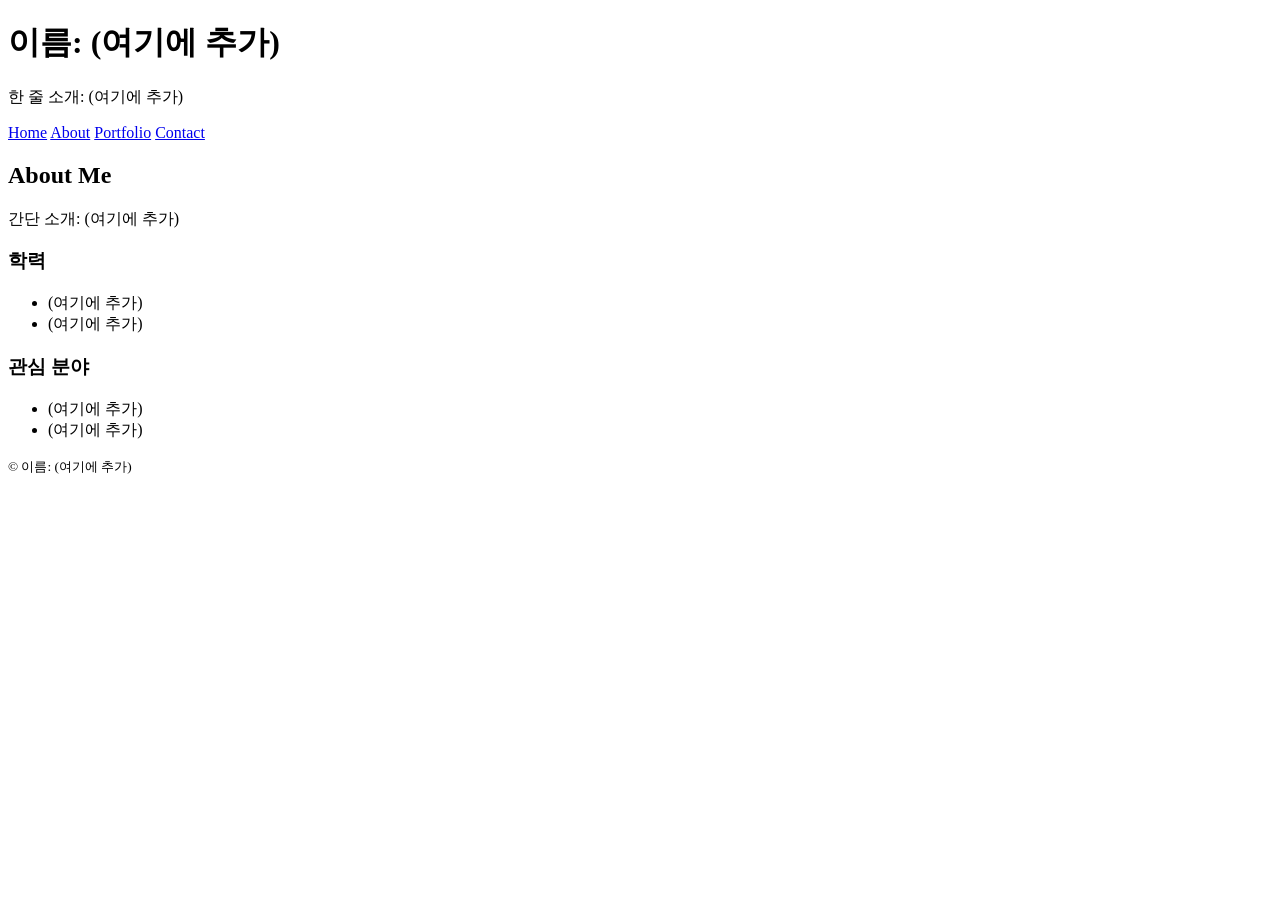
==== about.html @ 8c6f85c1 "Add files via upload" ====
<!DOCTYPE html>
<html lang="ko">
<head>
  <meta charset="UTF-8" />
  <meta name="viewport" content="width=device-width, initial-scale=1.0"/>
  <title>인터넷활용 실습 템플릿</title>
  <link rel="stylesheet" href="style.css">
</head>
<body>
<header>
  <h1>이름: (여기에 추가)</h1>
  <p class="subtitle">한 줄 소개: (여기에 추가)</p>
</header>
<nav>
  <a href="index.html">Home</a>
  <a href="about.html">About</a>
  <a href="portfolio.html">Portfolio</a>
  <a href="contact.html">Contact</a>
</nav>
<main class="container">
<section>
  <h2>About Me</h2>
  <p>간단 소개: (여기에 추가)</p>
  <h3>학력</h3>
  <ul>
    <li>(여기에 추가)</li>
    <li>(여기에 추가)</li>
  </ul>
  <h3>관심 분야</h3>
  <ul>
    <li>(여기에 추가)</li>
    <li>(여기에 추가)</li>
  </ul>
</section>
</main>
<footer>
  <small>&copy; <span id="year"></span> 이름: (여기에 추가)</small>
</footer>
<script src="script.js"></script>
</body>
</html>
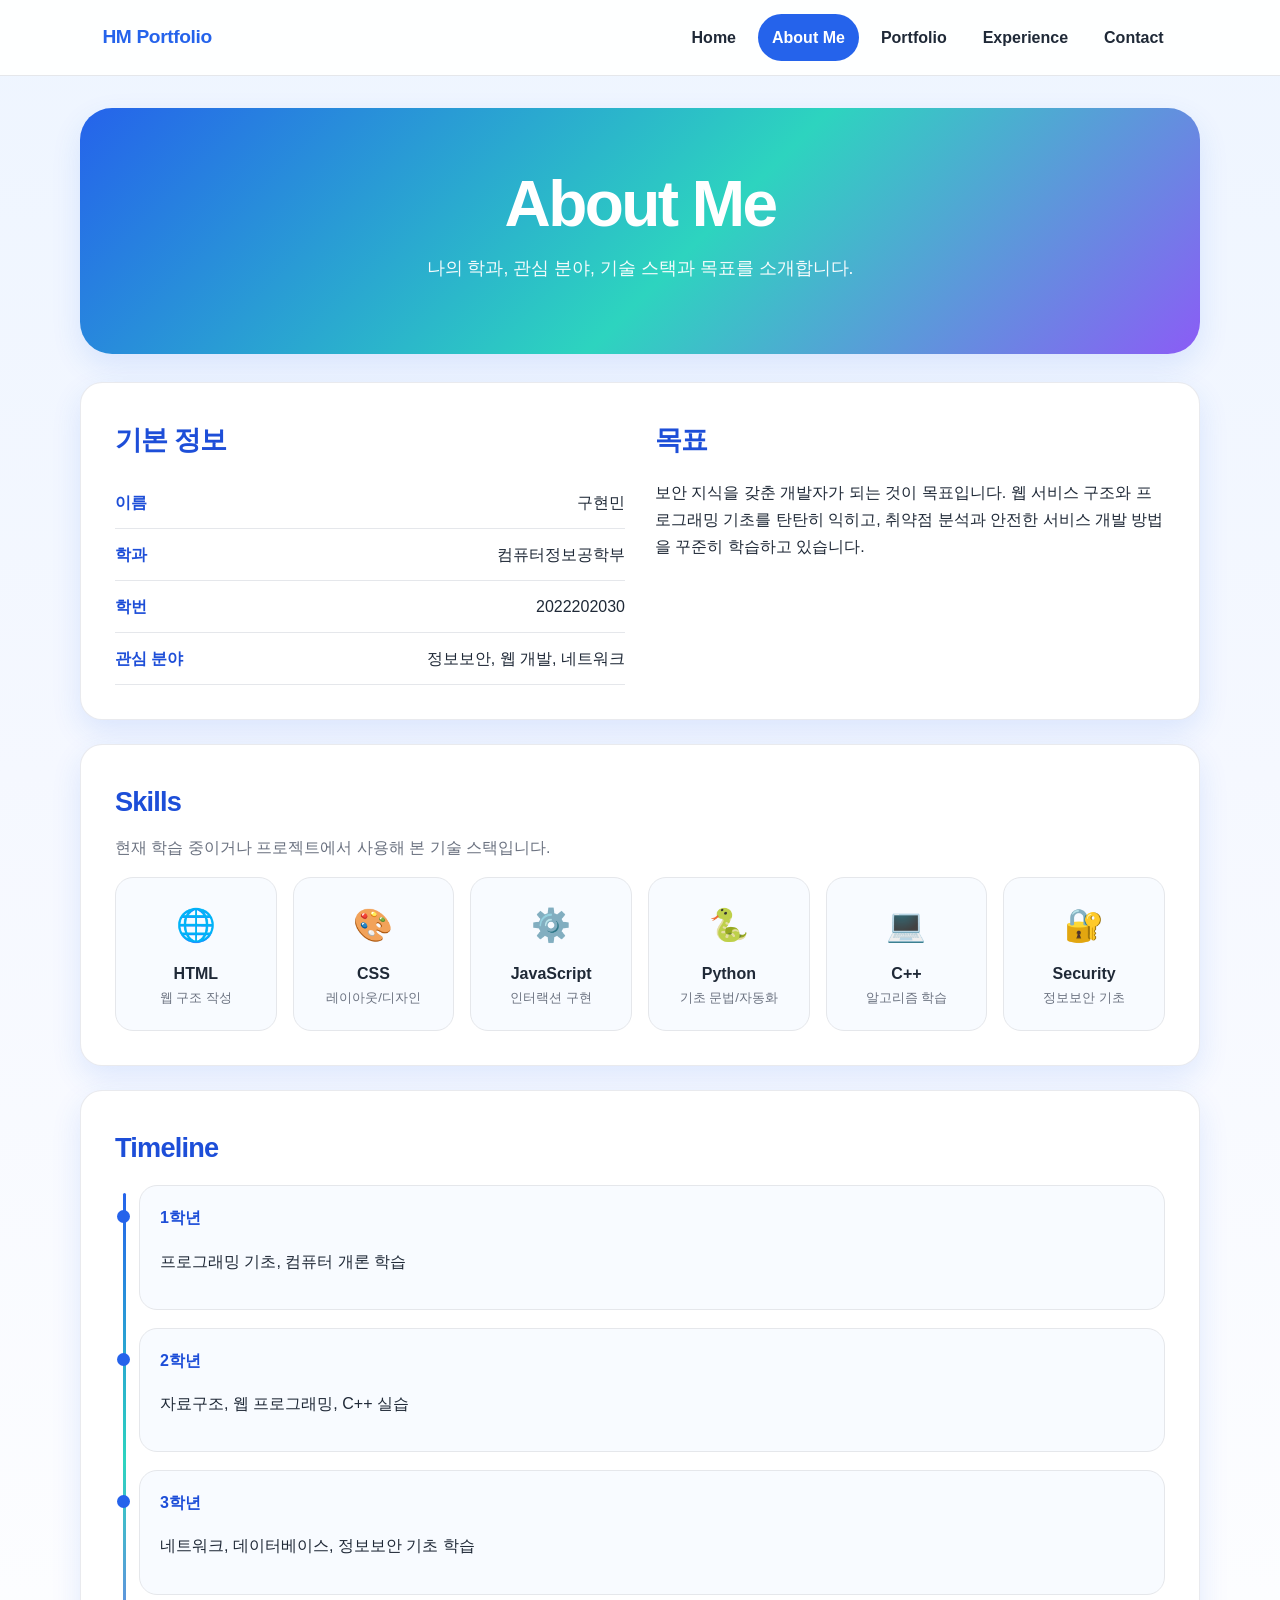
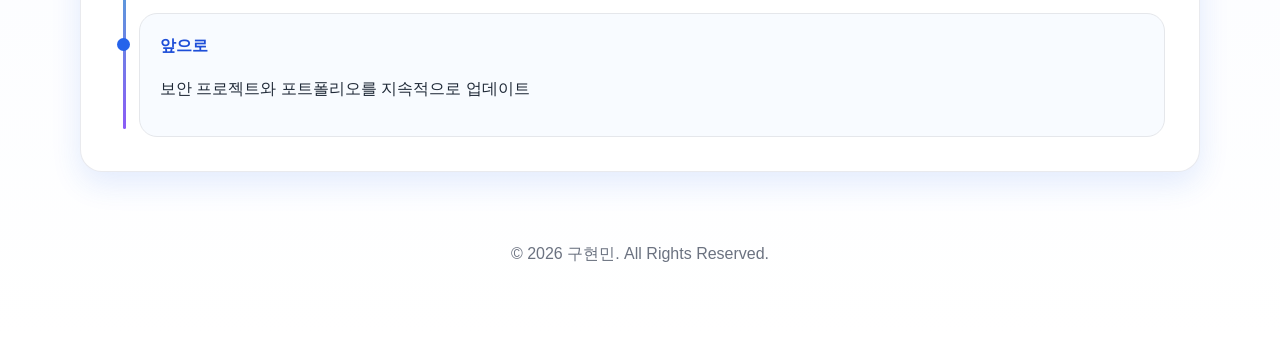
==== commit c5e937b1: "Add files via upload" ====
--- a/about.html
+++ b/about.html
@@ -1,41 +1,99 @@
 <!DOCTYPE html>
 <html lang="ko">
+
 <head>
   <meta charset="UTF-8" />
-  <meta name="viewport" content="width=device-width, initial-scale=1.0"/>
-  <title>인터넷활용 실습 템플릿</title>
-  <link rel="stylesheet" href="style.css">
+  <meta name="viewport" content="width=device-width, initial-scale=1.0" />
+  <title>About Me | 구현민</title>
+  <link rel="stylesheet" href="style.css" />
 </head>
+
 <body>
-<header>
-  <h1>이름: (여기에 추가)</h1>
-  <p class="subtitle">한 줄 소개: (여기에 추가)</p>
-</header>
-<nav>
-  <a href="index.html">Home</a>
-  <a href="about.html">About</a>
-  <a href="portfolio.html">Portfolio</a>
-  <a href="contact.html">Contact</a>
-</nav>
-<main class="container">
-<section>
-  <h2>About Me</h2>
-  <p>간단 소개: (여기에 추가)</p>
-  <h3>학력</h3>
-  <ul>
-    <li>(여기에 추가)</li>
-    <li>(여기에 추가)</li>
-  </ul>
-  <h3>관심 분야</h3>
-  <ul>
-    <li>(여기에 추가)</li>
-    <li>(여기에 추가)</li>
-  </ul>
-</section>
-</main>
-<footer>
-  <small>&copy; <span id="year"></span> 이름: (여기에 추가)</small>
-</footer>
-<script src="script.js"></script>
+  <nav class="navbar">
+    <a class="logo" href="index.html">HM Portfolio</a>
+    <button class="menu-btn" type="button" aria-label="메뉴 열기">☰</button>
+    <ul class="nav-links">
+      <li><a href="index.html">Home</a></li>
+      <li><a href="about.html">About Me</a></li>
+      <li><a href="portfolio.html">Portfolio</a></li>
+      <li><a href="experience.html">Experience</a></li>
+      <li><a href="contact.html">Contact</a></li>
+    </ul>
+  </nav>
+
+  <header class="sub-hero">
+    <h1>About Me</h1>
+    <p>나의 학과, 관심 분야, 기술 스택과 목표를 소개합니다.</p>
+  </header>
+
+  <main class="container">
+    <section class="card two-column">
+      <div>
+        <h2>기본 정보</h2>
+        <ul class="info-list">
+          <li><strong>이름</strong><span>구현민</span></li>
+          <li><strong>학과</strong><span>컴퓨터정보공학부</span></li>
+          <li><strong>학번</strong><span>2022202030</span></li>
+          <li><strong>관심 분야</strong><span>정보보안, 웹 개발, 네트워크</span></li>
+        </ul>
+      </div>
+      <div>
+        <h2>목표</h2>
+        <p>
+          보안 지식을 갖춘 개발자가 되는 것이 목표입니다. 웹 서비스 구조와 프로그래밍 기초를 탄탄히 익히고,
+          취약점 분석과 안전한 서비스 개발 방법을 꾸준히 학습하고 있습니다.
+        </p>
+      </div>
+    </section>
+
+    <section class="card">
+      <h2>Skills</h2>
+      <p class="section-desc">현재 학습 중이거나 프로젝트에서 사용해 본 기술 스택입니다.</p>
+      <div class="skills-grid">
+        <article class="skill-card"><span class="skill-icon">🌐</span><strong>HTML</strong><small>웹 구조 작성</small>
+        </article>
+        <article class="skill-card"><span class="skill-icon">🎨</span><strong>CSS</strong><small>레이아웃/디자인</small>
+        </article>
+        <article class="skill-card"><span class="skill-icon">⚙️</span><strong>JavaScript</strong><small>인터랙션 구현</small>
+        </article>
+        <article class="skill-card"><span class="skill-icon">🐍</span><strong>Python</strong><small>기초 문법/자동화</small>
+        </article>
+        <article class="skill-card"><span class="skill-icon">💻</span><strong>C++</strong><small>알고리즘 학습</small>
+        </article>
+        <article class="skill-card"><span class="skill-icon">🔐</span><strong>Security</strong><small>정보보안 기초</small>
+        </article>
+      </div>
+    </section>
+
+    <section class="card">
+      <h2>Timeline</h2>
+      <div class="timeline">
+        <div class="timeline-item">
+          <span>1학년</span>
+          <p>프로그래밍 기초, 컴퓨터 개론 학습</p>
+        </div>
+        <div class="timeline-item">
+          <span>2학년</span>
+          <p>자료구조, 웹 프로그래밍, C++ 실습</p>
+        </div>
+        <div class="timeline-item">
+          <span>3학년</span>
+          <p>네트워크, 데이터베이스, 정보보안 기초 학습</p>
+        </div>
+        <div class="timeline-item">
+          <span>앞으로</span>
+          <p>보안 프로젝트와 포트폴리오를 지속적으로 업데이트</p>
+        </div>
+      </div>
+    </section>
+  </main>
+
+  <footer>
+    <p>&copy; <span id="year"></span> 구현민. All Rights Reserved.</p>
+  </footer>
+
+  <button id="topBtn" class="top-btn" type="button" aria-label="맨 위로 이동">↑</button>
+  <script src="script.js"></script>
 </body>
-</html>
+
+</html>
--- a/style.css
+++ b/style.css
@@ -0,0 +1,576 @@
+/* =============================================================
+   공통 스타일 파일(style.css)
+   - 밝은 배경 + 파랑/민트/보라 포인트 색상
+   - 상단 고정 nav, 카드형 section, 부드러운 이미지 처리
+   ============================================================= */
+
+:root {
+  --bg: #f5f8ff;
+  --card: #ffffff;
+  --text: #1f2937;
+  --muted: #6b7280;
+  --primary: #2563eb;
+  --primary-dark: #1d4ed8;
+  --mint: #2dd4bf;
+  --purple: #8b5cf6;
+  --line: #e5e7eb;
+  --shadow: 0 12px 30px rgba(37, 99, 235, 0.12);
+  --radius: 22px;
+}
+
+* {
+  box-sizing: border-box;
+}
+
+html {
+  scroll-behavior: smooth;
+}
+
+body {
+  margin: 0;
+  padding-top: 72px;
+  font-family: "Noto Sans KR", "Segoe UI", Arial, sans-serif;
+  background: linear-gradient(180deg, #eef5ff 0%, var(--bg) 40%, #ffffff 100%);
+  color: var(--text);
+  line-height: 1.7;
+}
+
+/* 상단 고정 네비게이션 */
+.navbar {
+  position: fixed;
+  top: 0;
+  left: 0;
+  width: 100%;
+  min-height: 72px;
+  z-index: 1000;
+  display: flex;
+  align-items: center;
+  justify-content: space-between;
+  gap: 20px;
+  padding: 14px 8%;
+  background: rgba(255, 255, 255, 0.92);
+  backdrop-filter: blur(14px);
+  border-bottom: 1px solid var(--line);
+}
+
+.logo {
+  color: var(--primary);
+  font-weight: 800;
+  font-size: 1.2rem;
+  text-decoration: none;
+  letter-spacing: -0.02em;
+}
+
+.nav-links {
+  display: flex;
+  align-items: center;
+  gap: 8px;
+  list-style: none;
+  margin: 0;
+  padding: 0;
+}
+
+.nav-links a {
+  display: inline-block;
+  padding: 10px 14px;
+  border-radius: 999px;
+  color: var(--text);
+  text-decoration: none;
+  font-weight: 700;
+  transition: 0.25s;
+}
+
+/* hover 시 색상 변화 */
+.nav-links a:hover,
+.nav-links a.active {
+  background: var(--primary);
+  color: #ffffff;
+}
+
+.menu-btn {
+  display: none;
+  border: 0;
+  background: var(--primary);
+  color: #ffffff;
+  border-radius: 12px;
+  padding: 8px 12px;
+  font-size: 1.2rem;
+  cursor: pointer;
+}
+
+.hero,
+.sub-hero {
+  width: min(1120px, 92%);
+  margin: 36px auto 0;
+  border-radius: 32px;
+  background: linear-gradient(135deg, #2563eb 0%, #2dd4bf 55%, #8b5cf6 100%);
+  color: #ffffff;
+  box-shadow: var(--shadow);
+}
+
+.hero {
+  display: grid;
+  grid-template-columns: 1.3fr 0.7fr;
+  align-items: center;
+  gap: 30px;
+  padding: 60px;
+}
+
+.sub-hero {
+  padding: 48px 60px;
+  text-align: center;
+}
+
+.badge {
+  display: inline-flex;
+  padding: 8px 14px;
+  border-radius: 999px;
+  background: rgba(255, 255, 255, 0.18);
+  font-weight: 700;
+}
+
+.hero h1,
+.sub-hero h1 {
+  margin: 12px 0;
+  font-size: clamp(2rem, 5vw, 4rem);
+  line-height: 1.15;
+  letter-spacing: -0.04em;
+}
+
+.slogan,
+.sub-hero p {
+  margin: 0 0 22px;
+  font-size: 1.1rem;
+  opacity: 0.95;
+}
+
+.hero-photo-wrap {
+  display: flex;
+  justify-content: center;
+}
+
+.profile-photo {
+  width: min(280px, 100%);
+  aspect-ratio: 1 / 1;
+  object-fit: cover;
+  border-radius: 32px;
+  border: 8px solid rgba(255, 255, 255, 0.45);
+  box-shadow: 0 20px 40px rgba(0, 0, 0, 0.18);
+}
+
+.container {
+  width: min(1120px, 92%);
+  margin: 28px auto;
+}
+
+/* section: 흰색 박스 + box-shadow 효과 */
+.card {
+  background: var(--card);
+  margin-bottom: 24px;
+  padding: 34px;
+  border-radius: var(--radius);
+  border: 1px solid rgba(229, 231, 235, 0.85);
+  box-shadow: var(--shadow);
+}
+
+.card h2 {
+  margin: 0 0 14px;
+  font-size: 1.7rem;
+  color: var(--primary-dark);
+  letter-spacing: -0.03em;
+}
+
+.section-desc {
+  color: var(--muted);
+  margin-top: -6px;
+}
+
+.primary-btn {
+  border: 0;
+  border-radius: 14px;
+  padding: 12px 18px;
+  background: var(--primary);
+  color: #ffffff;
+  font-weight: 800;
+  cursor: pointer;
+  transition: 0.25s;
+}
+
+.primary-btn:hover {
+  background: var(--primary-dark);
+  transform: translateY(-2px);
+}
+
+.quick-info,
+.page-grid,
+.skills-grid,
+.project-grid,
+.gallery-grid,
+.contact-grid,
+.semester-grid {
+  display: grid;
+  gap: 16px;
+}
+
+.quick-info {
+  grid-template-columns: repeat(3, 1fr);
+  margin-top: 22px;
+}
+
+.quick-info div,
+.page-grid a,
+.skill-card,
+.semester-grid div {
+  padding: 20px;
+  border-radius: 18px;
+  background: #f8fbff;
+  border: 1px solid var(--line);
+}
+
+.quick-info span {
+  display: block;
+  color: var(--muted);
+  font-size: 0.9rem;
+}
+
+.page-grid {
+  grid-template-columns: repeat(4, 1fr);
+}
+
+.page-grid a,
+.text-link {
+  color: var(--primary-dark);
+  font-weight: 800;
+  text-decoration: none;
+}
+
+.page-grid a:hover,
+.text-link:hover {
+  color: var(--purple);
+}
+
+.two-column {
+  display: grid;
+  grid-template-columns: 1fr 1fr;
+  gap: 30px;
+}
+
+.info-list {
+  list-style: none;
+  margin: 0;
+  padding: 0;
+}
+
+.info-list li {
+  display: flex;
+  justify-content: space-between;
+  gap: 16px;
+  padding: 12px 0;
+  border-bottom: 1px solid var(--line);
+}
+
+.info-list strong {
+  color: var(--primary-dark);
+}
+
+.skills-grid {
+  grid-template-columns: repeat(6, 1fr);
+}
+
+.skill-card {
+  text-align: center;
+  transition: 0.25s;
+}
+
+.skill-card:hover {
+  transform: translateY(-6px);
+  box-shadow: 0 12px 24px rgba(31, 41, 55, 0.12);
+}
+
+.skill-icon {
+  display: block;
+  font-size: 2rem;
+  margin-bottom: 8px;
+}
+
+.skill-card small {
+  display: block;
+  color: var(--muted);
+}
+
+.timeline {
+  position: relative;
+  display: grid;
+  gap: 18px;
+  padding-left: 24px;
+}
+
+.timeline::before {
+  content: "";
+  position: absolute;
+  left: 8px;
+  top: 8px;
+  bottom: 8px;
+  width: 3px;
+  border-radius: 999px;
+  background: linear-gradient(var(--primary), var(--mint), var(--purple));
+}
+
+.timeline-item {
+  position: relative;
+  padding: 18px 20px;
+  border-radius: 18px;
+  background: #f8fbff;
+  border: 1px solid var(--line);
+}
+
+.timeline-item::before {
+  content: "";
+  position: absolute;
+  left: -23px;
+  top: 24px;
+  width: 13px;
+  height: 13px;
+  border-radius: 50%;
+  background: var(--primary);
+}
+
+.timeline-item span,
+.experience-date {
+  color: var(--primary-dark);
+  font-weight: 900;
+}
+
+.project-grid {
+  grid-template-columns: repeat(3, 1fr);
+}
+
+.project-card {
+  overflow: hidden;
+  border-radius: 20px;
+  border: 1px solid var(--line);
+  background: #ffffff;
+  box-shadow: 0 10px 24px rgba(31, 41, 55, 0.08);
+}
+
+.project-card div {
+  padding: 18px;
+}
+
+.project-card img,
+.gallery-grid img {
+  width: 100%;
+  display: block;
+  border-radius: 18px;
+  object-fit: cover;
+}
+
+.project-card img {
+  border-radius: 20px 20px 0 0;
+}
+
+.gallery-grid {
+  grid-template-columns: repeat(3, 1fr);
+}
+
+.gallery-grid figure {
+  margin: 0;
+  padding: 12px;
+  border-radius: 20px;
+  border: 1px solid var(--line);
+  background: #f8fbff;
+}
+
+.gallery-grid figcaption {
+  margin-top: 10px;
+  color: var(--muted);
+  text-align: center;
+  font-weight: 700;
+}
+
+.experience-list {
+  display: grid;
+  gap: 16px;
+}
+
+.experience-item {
+  display: grid;
+  grid-template-columns: 120px 1fr;
+  gap: 18px;
+  padding: 20px;
+  border-radius: 20px;
+  border: 1px solid var(--line);
+  background: #f8fbff;
+}
+
+.semester-grid {
+  grid-template-columns: repeat(4, 1fr);
+}
+
+.contact-grid {
+  grid-template-columns: repeat(4, 1fr);
+}
+
+.contact-link {
+  display: flex;
+  min-height: 150px;
+  flex-direction: column;
+  align-items: center;
+  justify-content: center;
+  gap: 6px;
+  padding: 20px;
+  border-radius: 20px;
+  background: #f8fbff;
+  border: 1px solid var(--line);
+  color: var(--text);
+  text-align: center;
+  text-decoration: none;
+  transition: 0.25s;
+}
+
+.contact-link:hover {
+  transform: translateY(-6px);
+  border-color: var(--primary);
+  box-shadow: 0 12px 24px rgba(37, 99, 235, 0.14);
+}
+
+.contact-link span {
+  font-size: 2rem;
+}
+
+.contact-link small {
+  color: var(--muted);
+  word-break: break-all;
+}
+
+.contact-form {
+  display: grid;
+  gap: 10px;
+}
+
+.contact-form label {
+  font-weight: 800;
+}
+
+.contact-form input,
+.contact-form textarea {
+  width: 100%;
+  padding: 14px 16px;
+  border: 1px solid var(--line);
+  border-radius: 14px;
+  font: inherit;
+  outline: none;
+}
+
+.contact-form input:focus,
+.contact-form textarea:focus {
+  border-color: var(--primary);
+  box-shadow: 0 0 0 4px rgba(37, 99, 235, 0.12);
+}
+
+.form-result {
+  color: var(--primary-dark);
+  font-weight: 800;
+}
+
+footer {
+  width: min(1120px, 92%);
+  margin: 0 auto 30px;
+  padding: 24px;
+  color: var(--muted);
+  text-align: center;
+}
+
+.top-btn {
+  position: fixed;
+  right: 22px;
+  bottom: 22px;
+  display: none;
+  width: 46px;
+  height: 46px;
+  border: 0;
+  border-radius: 50%;
+  background: var(--primary);
+  color: #ffffff;
+  font-size: 1.3rem;
+  font-weight: 900;
+  cursor: pointer;
+  box-shadow: 0 12px 24px rgba(37, 99, 235, 0.3);
+}
+
+.top-btn.show {
+  display: block;
+}
+
+@media (max-width: 960px) {
+  .hero,
+  .two-column {
+    grid-template-columns: 1fr;
+  }
+
+  .quick-info,
+  .project-grid,
+  .gallery-grid,
+  .contact-grid,
+  .semester-grid {
+    grid-template-columns: repeat(2, 1fr);
+  }
+
+  .skills-grid,
+  .page-grid {
+    grid-template-columns: repeat(3, 1fr);
+  }
+}
+
+@media (max-width: 720px) {
+  body {
+    padding-top: 66px;
+  }
+
+  .navbar {
+    padding: 12px 5%;
+  }
+
+  .menu-btn {
+    display: block;
+  }
+
+  .nav-links {
+    position: absolute;
+    top: 66px;
+    left: 0;
+    right: 0;
+    display: none;
+    flex-direction: column;
+    align-items: stretch;
+    padding: 16px 5%;
+    background: #ffffff;
+    border-bottom: 1px solid var(--line);
+  }
+
+  .nav-links.open {
+    display: flex;
+  }
+
+  .nav-links a {
+    width: 100%;
+  }
+
+  .hero,
+  .sub-hero,
+  .card {
+    padding: 26px;
+    border-radius: 24px;
+  }
+
+  .quick-info,
+  .page-grid,
+  .skills-grid,
+  .project-grid,
+  .gallery-grid,
+  .contact-grid,
+  .semester-grid,
+  .experience-item {
+    grid-template-columns: 1fr;
+  }
+}
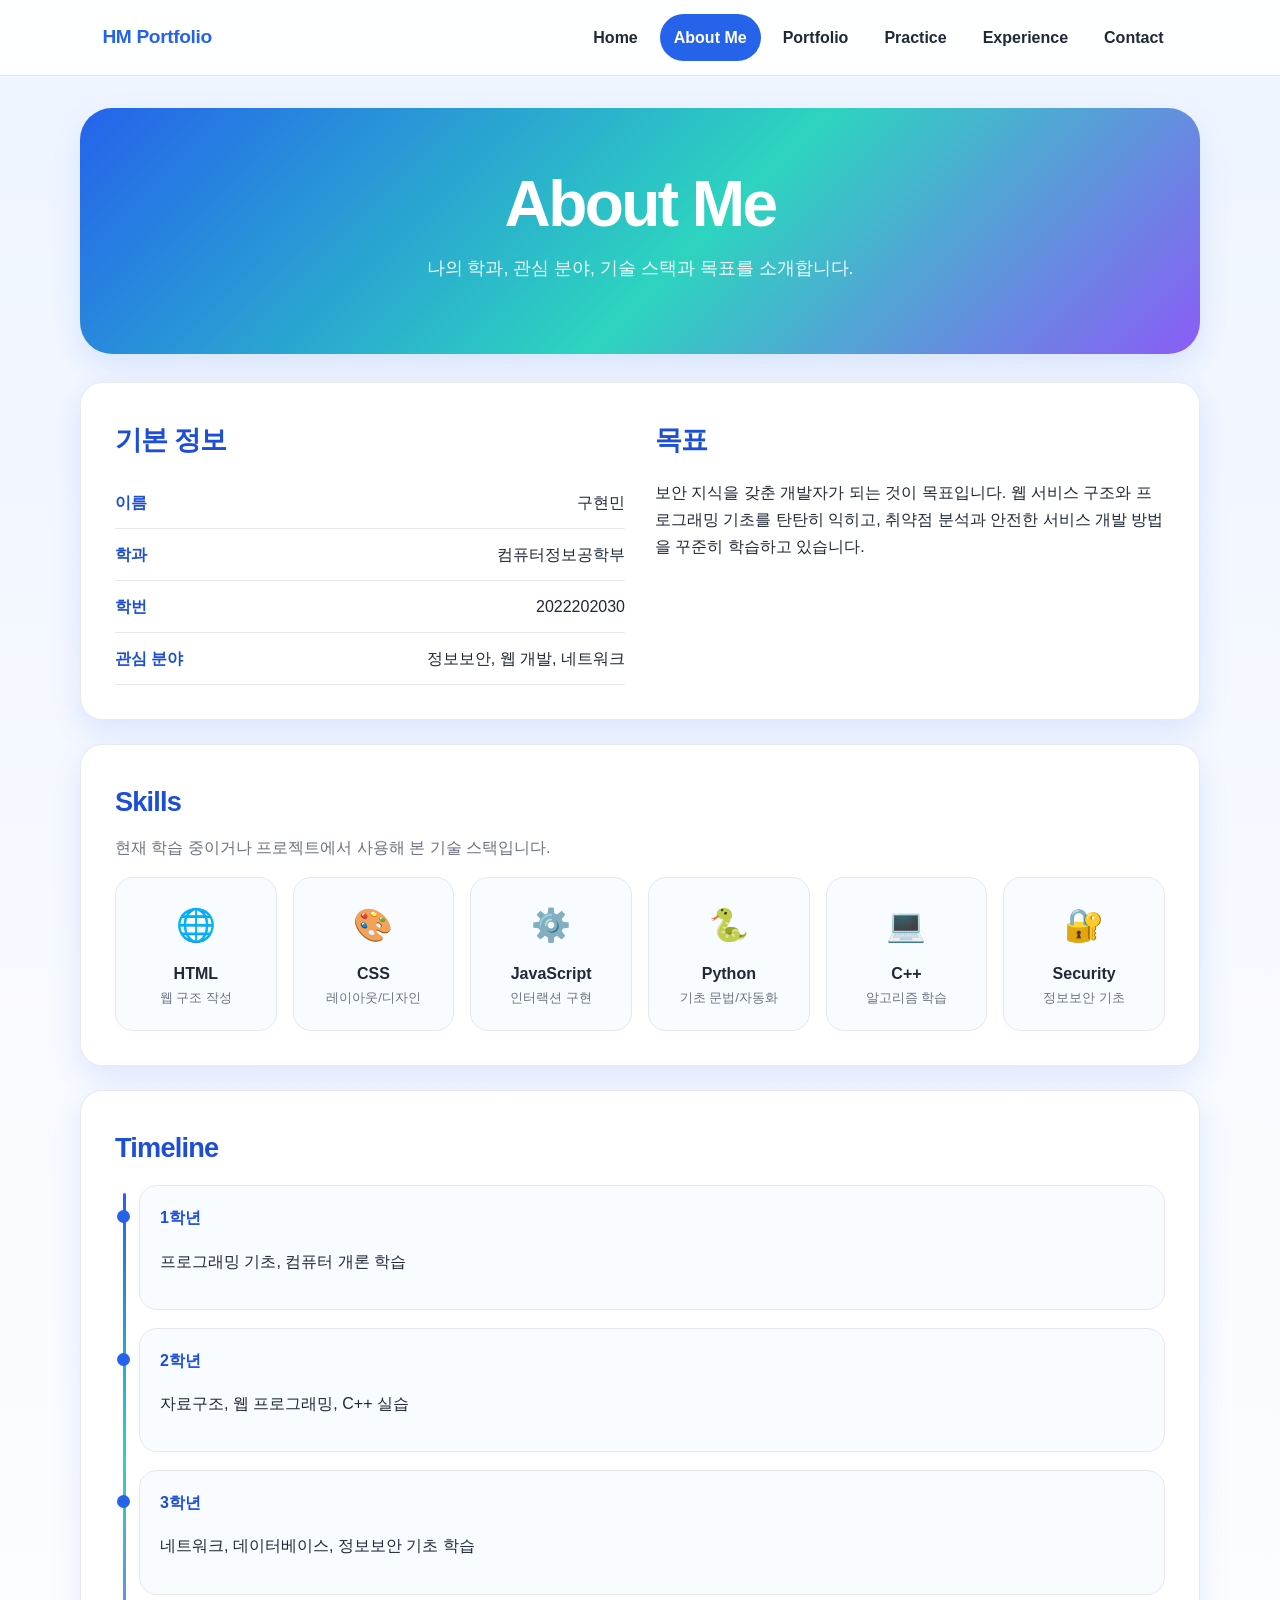
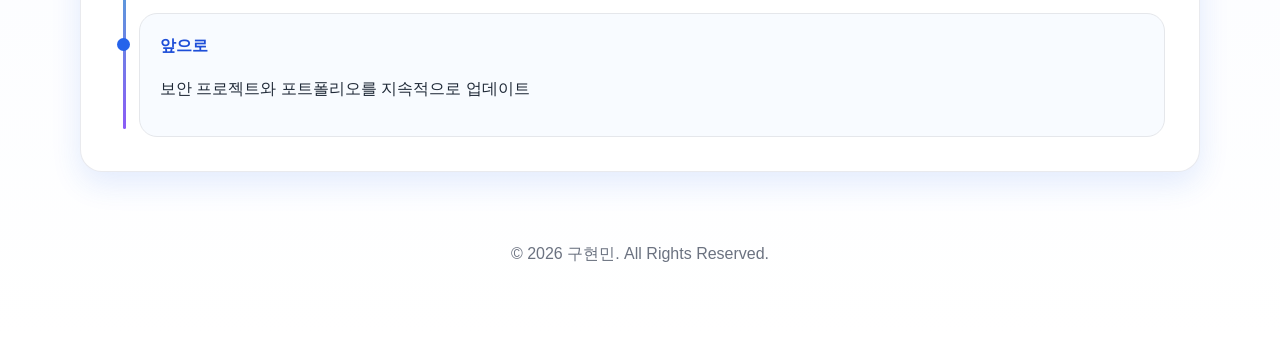
==== commit 10d551f3: "Add files via upload" ====
--- a/about.html
+++ b/about.html
@@ -16,6 +16,7 @@
       <li><a href="index.html">Home</a></li>
       <li><a href="about.html">About Me</a></li>
       <li><a href="portfolio.html">Portfolio</a></li>
+      <li><a href="practice.html">Practice</a></li>
       <li><a href="experience.html">Experience</a></li>
       <li><a href="contact.html">Contact</a></li>
     </ul>
@@ -50,40 +51,22 @@
       <h2>Skills</h2>
       <p class="section-desc">현재 학습 중이거나 프로젝트에서 사용해 본 기술 스택입니다.</p>
       <div class="skills-grid">
-        <article class="skill-card"><span class="skill-icon">🌐</span><strong>HTML</strong><small>웹 구조 작성</small>
-        </article>
-        <article class="skill-card"><span class="skill-icon">🎨</span><strong>CSS</strong><small>레이아웃/디자인</small>
-        </article>
-        <article class="skill-card"><span class="skill-icon">⚙️</span><strong>JavaScript</strong><small>인터랙션 구현</small>
-        </article>
-        <article class="skill-card"><span class="skill-icon">🐍</span><strong>Python</strong><small>기초 문법/자동화</small>
-        </article>
-        <article class="skill-card"><span class="skill-icon">💻</span><strong>C++</strong><small>알고리즘 학습</small>
-        </article>
-        <article class="skill-card"><span class="skill-icon">🔐</span><strong>Security</strong><small>정보보안 기초</small>
-        </article>
+        <article class="skill-card"><span class="skill-icon">🌐</span><strong>HTML</strong><small>웹 구조 작성</small></article>
+        <article class="skill-card"><span class="skill-icon">🎨</span><strong>CSS</strong><small>레이아웃/디자인</small></article>
+        <article class="skill-card"><span class="skill-icon">⚙️</span><strong>JavaScript</strong><small>인터랙션 구현</small></article>
+        <article class="skill-card"><span class="skill-icon">🐍</span><strong>Python</strong><small>기초 문법/자동화</small></article>
+        <article class="skill-card"><span class="skill-icon">💻</span><strong>C++</strong><small>알고리즘 학습</small></article>
+        <article class="skill-card"><span class="skill-icon">🔐</span><strong>Security</strong><small>정보보안 기초</small></article>
       </div>
     </section>
 
     <section class="card">
       <h2>Timeline</h2>
       <div class="timeline">
-        <div class="timeline-item">
-          <span>1학년</span>
-          <p>프로그래밍 기초, 컴퓨터 개론 학습</p>
-        </div>
-        <div class="timeline-item">
-          <span>2학년</span>
-          <p>자료구조, 웹 프로그래밍, C++ 실습</p>
-        </div>
-        <div class="timeline-item">
-          <span>3학년</span>
-          <p>네트워크, 데이터베이스, 정보보안 기초 학습</p>
-        </div>
-        <div class="timeline-item">
-          <span>앞으로</span>
-          <p>보안 프로젝트와 포트폴리오를 지속적으로 업데이트</p>
-        </div>
+        <div class="timeline-item"><span>1학년</span><p>프로그래밍 기초, 컴퓨터 개론 학습</p></div>
+        <div class="timeline-item"><span>2학년</span><p>자료구조, 웹 프로그래밍, C++ 실습</p></div>
+        <div class="timeline-item"><span>3학년</span><p>네트워크, 데이터베이스, 정보보안 기초 학습</p></div>
+        <div class="timeline-item"><span>앞으로</span><p>보안 프로젝트와 포트폴리오를 지속적으로 업데이트</p></div>
       </div>
     </section>
   </main>
--- a/style.css
+++ b/style.css
@@ -2,6 +2,7 @@
    공통 스타일 파일(style.css)
    - 밝은 배경 + 파랑/민트/보라 포인트 색상
    - 상단 고정 nav, 카드형 section, 부드러운 이미지 처리
+   - 인터넷활용 실습 페이지 6개 통합 스타일
    ============================================================= */
 
 :root {
@@ -18,13 +19,9 @@
   --radius: 22px;
 }
 
-* {
-  box-sizing: border-box;
-}
-
-html {
-  scroll-behavior: smooth;
-}
+* { box-sizing: border-box; }
+
+html { scroll-behavior: smooth; }
 
 body {
   margin: 0;
@@ -59,6 +56,7 @@
   font-size: 1.2rem;
   text-decoration: none;
   letter-spacing: -0.02em;
+  white-space: nowrap;
 }
 
 .nav-links {
@@ -80,7 +78,6 @@
   transition: 0.25s;
 }
 
-/* hover 시 색상 변화 */
 .nav-links a:hover,
 .nav-links a.active {
   background: var(--primary);
@@ -144,10 +141,7 @@
   opacity: 0.95;
 }
 
-.hero-photo-wrap {
-  display: flex;
-  justify-content: center;
-}
+.hero-photo-wrap { display: flex; justify-content: center; }
 
 .profile-photo {
   width: min(280px, 100%);
@@ -163,7 +157,6 @@
   margin: 28px auto;
 }
 
-/* section: 흰색 박스 + box-shadow 효과 */
 .card {
   background: var(--card);
   margin-bottom: 24px;
@@ -180,26 +173,37 @@
   letter-spacing: -0.03em;
 }
 
-.section-desc {
-  color: var(--muted);
-  margin-top: -6px;
-}
-
-.primary-btn {
+.section-desc { color: var(--muted); margin-top: -6px; }
+
+.primary-btn,
+.secondary-btn {
   border: 0;
   border-radius: 14px;
   padding: 12px 18px;
-  background: var(--primary);
-  color: #ffffff;
   font-weight: 800;
   cursor: pointer;
   transition: 0.25s;
-}
-
-.primary-btn:hover {
-  background: var(--primary-dark);
+  font-family: inherit;
+}
+
+.primary-btn {
+  background: var(--primary);
+  color: #ffffff;
+}
+
+.secondary-btn {
+  background: #eef2ff;
+  color: var(--primary-dark);
+  border: 1px solid rgba(37, 99, 235, 0.16);
+}
+
+.primary-btn:hover,
+.secondary-btn:hover {
   transform: translateY(-2px);
 }
+
+.primary-btn:hover { background: var(--primary-dark); }
+.secondary-btn:hover { background: #e0e7ff; }
 
 .quick-info,
 .page-grid,
@@ -207,7 +211,8 @@
 .project-grid,
 .gallery-grid,
 .contact-grid,
-.semester-grid {
+.semester-grid,
+.lab-grid {
   display: grid;
   gap: 16px;
 }
@@ -233,9 +238,7 @@
   font-size: 0.9rem;
 }
 
-.page-grid {
-  grid-template-columns: repeat(4, 1fr);
-}
+.page-grid { grid-template-columns: repeat(auto-fit, minmax(170px, 1fr)); }
 
 .page-grid a,
 .text-link {
@@ -245,9 +248,7 @@
 }
 
 .page-grid a:hover,
-.text-link:hover {
-  color: var(--purple);
-}
+.text-link:hover { color: var(--purple); }
 
 .two-column {
   display: grid;
@@ -255,7 +256,8 @@
   gap: 30px;
 }
 
-.info-list {
+.info-list,
+.check-list {
   list-style: none;
   margin: 0;
   padding: 0;
@@ -269,13 +271,24 @@
   border-bottom: 1px solid var(--line);
 }
 
-.info-list strong {
+.info-list strong { color: var(--primary-dark); }
+
+.check-list li {
+  position: relative;
+  padding-left: 28px;
+  margin: 8px 0;
+}
+
+.check-list li::before {
+  content: "✓";
+  position: absolute;
+  left: 0;
+  top: 0;
   color: var(--primary-dark);
-}
-
-.skills-grid {
-  grid-template-columns: repeat(6, 1fr);
-}
+  font-weight: 900;
+}
+
+.skills-grid { grid-template-columns: repeat(6, 1fr); }
 
 .skill-card {
   text-align: center;
@@ -293,10 +306,7 @@
   margin-bottom: 8px;
 }
 
-.skill-card small {
-  display: block;
-  color: var(--muted);
-}
+.skill-card small { display: block; color: var(--muted); }
 
 .timeline {
   position: relative;
@@ -341,9 +351,7 @@
   font-weight: 900;
 }
 
-.project-grid {
-  grid-template-columns: repeat(3, 1fr);
-}
+.project-grid { grid-template-columns: repeat(3, 1fr); }
 
 .project-card {
   overflow: hidden;
@@ -353,9 +361,7 @@
   box-shadow: 0 10px 24px rgba(31, 41, 55, 0.08);
 }
 
-.project-card div {
-  padding: 18px;
-}
+.project-card div { padding: 18px; }
 
 .project-card img,
 .gallery-grid img {
@@ -365,13 +371,9 @@
   object-fit: cover;
 }
 
-.project-card img {
-  border-radius: 20px 20px 0 0;
-}
-
-.gallery-grid {
-  grid-template-columns: repeat(3, 1fr);
-}
+.project-card img { border-radius: 20px 20px 0 0; }
+
+.gallery-grid { grid-template-columns: repeat(3, 1fr); }
 
 .gallery-grid figure {
   margin: 0;
@@ -388,10 +390,7 @@
   font-weight: 700;
 }
 
-.experience-list {
-  display: grid;
-  gap: 16px;
-}
+.experience-list { display: grid; gap: 16px; }
 
 .experience-item {
   display: grid;
@@ -403,13 +402,8 @@
   background: #f8fbff;
 }
 
-.semester-grid {
-  grid-template-columns: repeat(4, 1fr);
-}
-
-.contact-grid {
-  grid-template-columns: repeat(4, 1fr);
-}
+.semester-grid { grid-template-columns: repeat(4, 1fr); }
+.contact-grid { grid-template-columns: repeat(4, 1fr); }
 
 .contact-link {
   display: flex;
@@ -434,26 +428,21 @@
   box-shadow: 0 12px 24px rgba(37, 99, 235, 0.14);
 }
 
-.contact-link span {
-  font-size: 2rem;
-}
-
-.contact-link small {
-  color: var(--muted);
-  word-break: break-all;
-}
-
-.contact-form {
+.contact-link span { font-size: 2rem; }
+.contact-link small { color: var(--muted); word-break: break-all; }
+
+.contact-form,
+.order-form {
   display: grid;
   gap: 10px;
 }
 
-.contact-form label {
-  font-weight: 800;
-}
+.contact-form label,
+.order-form label { font-weight: 800; }
 
 .contact-form input,
-.contact-form textarea {
+.contact-form textarea,
+.order-form input {
   width: 100%;
   padding: 14px 16px;
   border: 1px solid var(--line);
@@ -463,12 +452,196 @@
 }
 
 .contact-form input:focus,
-.contact-form textarea:focus {
+.contact-form textarea:focus,
+.order-form input:focus,
+.drive-area:focus {
   border-color: var(--primary);
   box-shadow: 0 0 0 4px rgba(37, 99, 235, 0.12);
 }
 
-.form-result {
+.form-result { color: var(--primary-dark); font-weight: 800; }
+
+/* 실습 페이지 스타일 */
+.lab-grid { grid-template-columns: repeat(3, 1fr); }
+.lab-grid.compact { grid-template-columns: repeat(6, 1fr); }
+
+.lab-card {
+  display: flex;
+  min-height: 170px;
+  flex-direction: column;
+  justify-content: center;
+  gap: 8px;
+  padding: 22px;
+  border-radius: 20px;
+  background: linear-gradient(180deg, #ffffff 0%, #f8fbff 100%);
+  border: 1px solid var(--line);
+  color: var(--text);
+  text-decoration: none;
+  box-shadow: 0 10px 24px rgba(31, 41, 55, 0.08);
+  transition: 0.25s;
+}
+
+.lab-card:hover {
+  transform: translateY(-6px);
+  border-color: var(--primary);
+  box-shadow: 0 16px 30px rgba(37, 99, 235, 0.16);
+}
+
+.lab-card span { font-size: 2.3rem; }
+.lab-card strong { color: var(--primary-dark); font-size: 1.08rem; }
+.lab-card small { color: var(--muted); }
+
+.lab-panel { overflow: hidden; }
+.result-box {
+  margin-top: 22px;
+  padding: 26px;
+  border-radius: 20px;
+  background: #f8fbff;
+  border: 1px solid var(--line);
+  text-align: center;
+}
+
+.result-box h2 {
+  display: inline-block;
+  margin: 10px 0;
+  padding: 10px 22px;
+  border-radius: 999px;
+  background: linear-gradient(135deg, var(--primary), var(--purple));
+  color: #ffffff;
+}
+
+.dom-center { text-align: center; }
+.target-box {
+  width: min(700px, 100%);
+  margin: 24px auto;
+  padding: 24px;
+  border-radius: 18px;
+  border: 2px dashed rgba(37, 99, 235, 0.28);
+  background: #f8fbff;
+  font-size: 20px;
+  font-weight: 800;
+  transition: all 0.3s;
+}
+
+.btn-group {
+  display: flex;
+  flex-wrap: wrap;
+  gap: 10px;
+  align-items: center;
+  justify-content: center;
+  margin-top: 18px;
+}
+
+.btn-group.left { justify-content: flex-start; }
+
+.comment-list {
+  list-style: none;
+  padding: 0;
+  margin: 22px 0 0;
+  display: grid;
+  gap: 10px;
+}
+
+.comment-list li {
+  padding: 14px 18px;
+  border-radius: 14px;
+  background: #f8fbff;
+  border: 1px solid var(--line);
+  cursor: pointer;
+  transition: 0.2s;
+}
+
+.comment-list li:hover {
+  background: #fff1f2;
+  border-color: #fecdd3;
+}
+
+.comment-list li:hover::after {
+  content: " (클릭하여 삭제)";
+  color: #dc2626;
+  font-size: 0.9em;
+  font-weight: 800;
+}
+
+.menu-box {
+  display: grid;
+  gap: 12px;
+  padding: 20px;
+  border-radius: 20px;
+  border: 1px solid var(--line);
+  background: #f8fbff;
+}
+
+.menu-box h3 { margin: 0 0 8px; color: var(--primary-dark); }
+
+.menu-box label {
+  display: grid;
+  grid-template-columns: 1fr 110px 28px;
+  align-items: center;
+  gap: 10px;
+  padding: 12px;
+  border-radius: 14px;
+  background: #ffffff;
+  border: 1px solid rgba(229, 231, 235, 0.8);
+}
+
+.menu-box input[type="checkbox"] { width: auto; margin-right: 6px; }
+.menu-box input[type="number"] { padding: 8px 10px; }
+
+.form-row {
+  display: grid;
+  grid-template-columns: 110px 1fr;
+  align-items: center;
+  gap: 14px;
+}
+
+.form-row span {
+  display: grid;
+  grid-template-columns: 1fr auto;
+  gap: 8px;
+  align-items: center;
+}
+
+.drive-area {
+  position: relative;
+  height: 420px;
+  margin-top: 20px;
+  border-radius: 24px;
+  border: 2px solid rgba(37, 99, 235, 0.28);
+  background:
+    linear-gradient(90deg, rgba(37, 99, 235, 0.06) 1px, transparent 1px),
+    linear-gradient(rgba(37, 99, 235, 0.06) 1px, transparent 1px),
+    #f8fbff;
+  background-size: 30px 30px;
+  overflow: hidden;
+  outline: none;
+}
+
+.car {
+  position: absolute;
+  left: 100px;
+  top: 100px;
+  width: 90px;
+  height: 46px;
+  display: flex;
+  align-items: center;
+  justify-content: center;
+  border-radius: 16px;
+  background: linear-gradient(135deg, var(--purple), var(--primary));
+  border: 3px solid #ffffff;
+  color: #ffffff;
+  font-weight: 900;
+  box-shadow: 0 12px 24px rgba(31, 41, 55, 0.18);
+}
+
+.drive-info {
+  position: absolute;
+  left: 16px;
+  bottom: 16px;
+  padding: 10px 14px;
+  border-radius: 999px;
+  background: rgba(255, 255, 255, 0.9);
+  border: 1px solid var(--line);
   color: var(--primary-dark);
   font-weight: 800;
 }
@@ -498,42 +671,35 @@
   box-shadow: 0 12px 24px rgba(37, 99, 235, 0.3);
 }
 
-.top-btn.show {
-  display: block;
+.top-btn.show { display: block; }
+
+@media (max-width: 1100px) {
+  .navbar { padding: 14px 4%; }
+  .nav-links a { padding: 9px 10px; }
+  .lab-grid.compact { grid-template-columns: repeat(3, 1fr); }
 }
 
 @media (max-width: 960px) {
   .hero,
-  .two-column {
-    grid-template-columns: 1fr;
-  }
+  .two-column { grid-template-columns: 1fr; }
 
   .quick-info,
   .project-grid,
   .gallery-grid,
   .contact-grid,
-  .semester-grid {
+  .semester-grid,
+  .lab-grid {
     grid-template-columns: repeat(2, 1fr);
   }
 
-  .skills-grid,
-  .page-grid {
-    grid-template-columns: repeat(3, 1fr);
-  }
+  .skills-grid { grid-template-columns: repeat(3, 1fr); }
 }
 
 @media (max-width: 720px) {
-  body {
-    padding-top: 66px;
-  }
-
-  .navbar {
-    padding: 12px 5%;
-  }
-
-  .menu-btn {
-    display: block;
-  }
+  body { padding-top: 66px; }
+
+  .navbar { padding: 12px 5%; }
+  .menu-btn { display: block; }
 
   .nav-links {
     position: absolute;
@@ -548,13 +714,8 @@
     border-bottom: 1px solid var(--line);
   }
 
-  .nav-links.open {
-    display: flex;
-  }
-
-  .nav-links a {
-    width: 100%;
-  }
+  .nav-links.open { display: flex; }
+  .nav-links a { width: 100%; }
 
   .hero,
   .sub-hero,
@@ -570,7 +731,14 @@
   .gallery-grid,
   .contact-grid,
   .semester-grid,
-  .experience-item {
+  .experience-item,
+  .lab-grid,
+  .lab-grid.compact,
+  .menu-box label,
+  .form-row {
     grid-template-columns: 1fr;
   }
-}
+
+  .drive-area { height: 360px; }
+  .drive-info { left: 10px; right: 10px; text-align: center; }
+}
